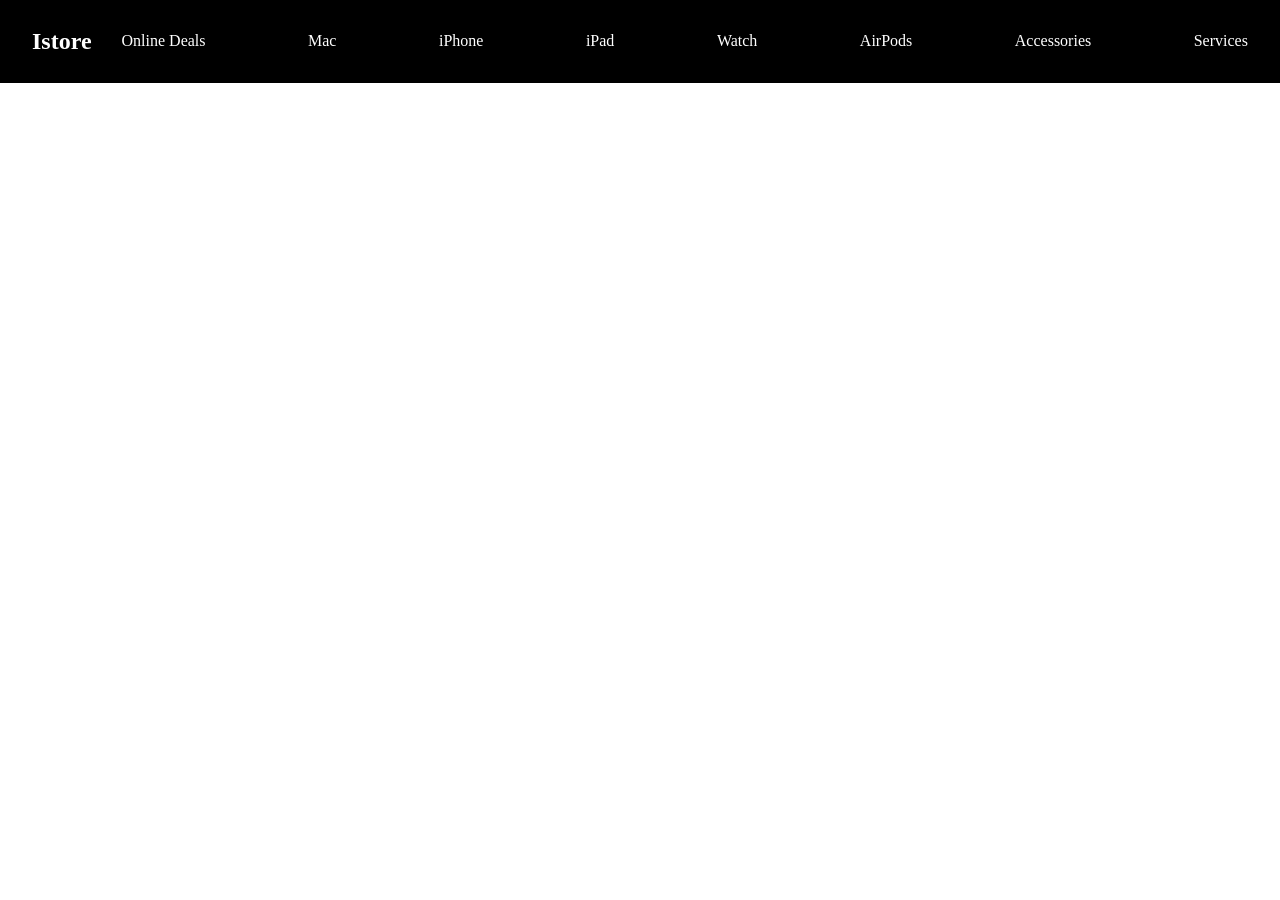
==== accessories.html @ 87567e37 "second commit" ====
<!DOCTYPE html>
<html lang="en">
<head>
  <meta charset="utf-8">
  <meta name="viewport" content="width=device-width, initial-scale=1">
  <title>Accessories</title>
  <link rel="stylesheet" href="styles.css">
</head>
<body>
    <header>
  <section class="starting">
    <h1>Istore</h1>
    <nav>
      <ul>
        <li><a href="Online Deals">Online Deals</a></li>
        <li><a href="mac.html">Mac</a></li>
        <li><a href="iphone.html">iPhone</a></li>
        <li><a href="ipad.html">iPad</a></li>
        <li><a href="watch.html">Watch</a></li>
        <li><a href="Airpods.html">AirPods</a></li>
        <li><a href="accessories.html">Accessories</a></li>
        <li><a href="services.html">Services</a></li>
      </ul>
    </nav>
  </section>
</header>
<section></section>
    </body> 
    </html>
---- styles.css ----
body{
    margin: 0;
    height: 50vh;
}

.starting{
    background-color: black;
    display: flex;
    flex-direction: row;
    align-items: center;
    justify-content: space-between;
    gap: 30px;
    padding: 8px 32px;
    margin: 0;
    width:100%;
    box-sizing: border-box;

}

.IPHONE{
    width: 100%;
    height: 80%;
}

.starting nav {
    flex: 1;
}

.starting ul {
    display: flex;
    flex-direction: row;
    justify-content: space-between;
    gap: 24px;
    list-style: none;
    margin: 0;
    padding: 0;
}

.starting a,
.starting h1 {
    color: white;
}

.starting a {
    text-decoration: none;
}

.affordability {
    display: flex;
    flex-wrap: wrap;
    gap: 24px;
    padding: 32px;
}

.affordability h3 {
    flex-basis: 100%;
    text-align: center;
}

.container,
.container2 {
    box-sizing: border-box;
    flex: 1 1 300px;
}

@media (max-width: 700px) {
    .container,
    .container2 {
        flex-basis: 100%;
    }
}
.watch-images{
display: flex;
gap: 24px;
}
.watch-images img{
    width: 1px;
    flex: 1;
}
.watch-section {
    padding: 32px;
}

.watch-section > h3 {
    text-align: center;
}

.card-row {
    display: grid;
    grid-template-columns: repeat(3, 1fr);
    gap: 24px;
    margin-top: 24px;
}

.container-3,
.container-4,
.container-5 {
    background-color: white;
    border: 1px solid #d6d6d6;
    border-radius: 8px;
    box-shadow: 0 8px 20px rgba(0, 0, 0, 0.08);
    box-sizing: border-box;
    display: flex;
    align-items: center;
    min-height: 200px;
    padding: 24px;
}

.container-3 h3,
.container-4 h3,
.container-5 h3 {
    margin: 0;
}
.container-3 span{
    color: #f4a0b8;
}
.container-4 span{
    color: #f2a08f;
}
.container-5 span{
    color: #6f7df4;
}
.laptop{
    display: grid;
    grid-template-columns: repeat(4, 1fr);
    gap: 30px;
    padding: 40px;
    
}
.mac{
    width: 100%;
    box-sizing: border-box;
    padding: 15px;
    border: 1px solid #ddd;
    border-radius: 8px;
    text-align: center;
    background-color: white;
}

.laptop img {
max-width: 120px;
width: 100%;
height: auto;
}

.iphone{
    display: grid;
    grid-template-columns: repeat(4, 1fr);
    gap: 30px;
    padding: 40px;
}
.phone{
width:100%;
box-sizing: border-box;
min-height: 300px;
padding: 15px;
border: 1px solid #ddd;
border-radius: 8px;
text-align: center;
background-color: white;
display: flex;
flex-direction: column;
}
.phone img{
    max-width: 120px;
    width: 100%;
    height: 120px;
    object-fit: contain;
    align-self: center;
}
.phone button{
    margin-top: auto;
}

.ipad{
    display: grid;
    grid-template-columns: repeat(4, 1fr);
    gap: 30px;
    padding: 40px;
}
.device{
    width:100%;
    box-sizing: border-box;
    min-height: 300px;
    padding: 15px;
    border: 1px solid #ddd;
    border-radius: 8px;
    text-align: center;
    background-color: white;
    display: flex;
    flex-direction: column;
}
.device img{
    max-width: 120px;
    width: 100%;
    height: 120px;
    object-fit: contain;
    align-self: center;
}
.device button{
    margin-top: auto;
}

.watch{
    display: grid;
    grid-template-columns: repeat(4, 1fr);
    gap: 30px;
    padding: 40px;
}
.iwatch{
    width:100%;
    box-sizing: border-box;
    min-height: 300px;
    padding: 15px;
    border: 1px solid #ddd;
    border-radius: 8px;
    text-align: center;
    background-color: white;
    display: flex;
    flex-direction: column;
}
.iwatch img{
    max-width: 120px;
    width: 100%;
    height: 120px;
    object-fit: contain;
    align-self: center;
}
.iwatch button{
    margin-top: auto;
}

.mac button,
.phone button,
.device button,
.iwatch button{
    width: 90px;
    height: 26px;
    padding: 0;
    border: 1px solid #2f80ed;
    border-radius: 4px;
    background-color: white;
    color: #2f80ed;
    font-size: 15px;
    font-family: inherit;
    cursor: pointer;
    margin: auto auto 0;
}








































@media (max-width: 700px) {
    .card-row {
        grid-template-columns: 1fr;
    }
}
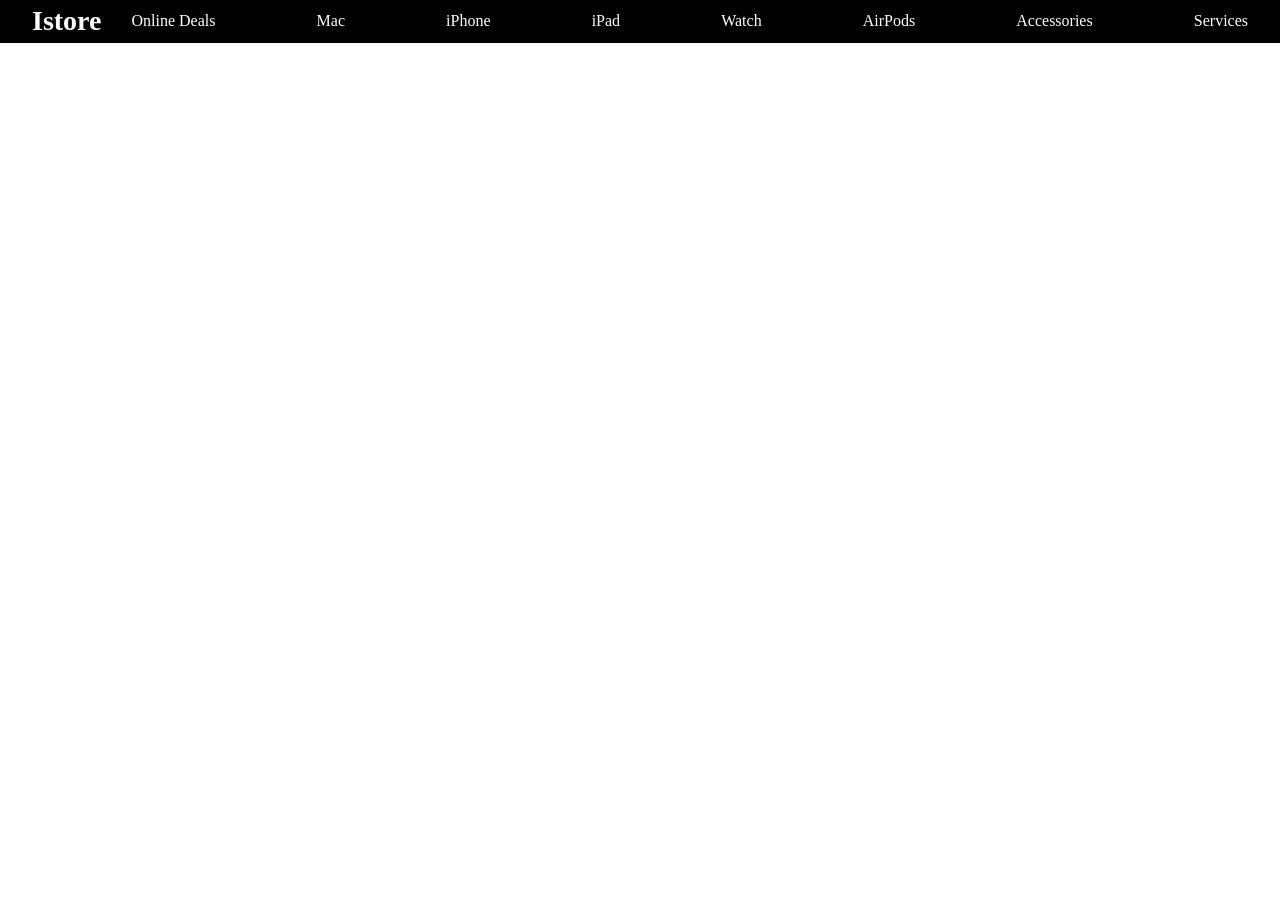
==== commit 30bb93ca: "new addition" ====
--- a/accessories.html
+++ b/accessories.html
@@ -9,7 +9,7 @@
 <body>
     <header>
   <section class="starting">
-    <h1>Istore</h1>
+    <h1><a href="index.html">Istore</a></h1>
     <nav>
       <ul>
         <li><a href="Online Deals">Online Deals</a></li>
--- a/styles.css
+++ b/styles.css
@@ -10,16 +10,11 @@
     align-items: center;
     justify-content: space-between;
     gap: 30px;
-    padding: 8px 32px;
+    padding: 6px 32px;
     margin: 0;
     width:100%;
     box-sizing: border-box;
 
-}
-
-.IPHONE{
-    width: 100%;
-    height: 80%;
 }
 
 .starting nav {
@@ -39,6 +34,12 @@
 .starting a,
 .starting h1 {
     color: white;
+}
+
+.starting h1 {
+    margin: 0;
+    font-size: 28px;
+    line-height: 1.1;
 }
 
 .starting a {
@@ -95,15 +96,29 @@
 .container-3,
 .container-4,
 .container-5 {
-    background-color: white;
+    aspect-ratio: 14 / 5;
+    background-color: #f8f8f8;
     border: 1px solid #d6d6d6;
     border-radius: 8px;
     box-shadow: 0 8px 20px rgba(0, 0, 0, 0.08);
     box-sizing: border-box;
     display: flex;
     align-items: center;
-    min-height: 200px;
-    padding: 24px;
+    padding: 20px;
+    overflow: hidden;
+}
+
+.container-4,
+.container-5 {
+    padding: 0;
+}
+
+.container-4 img,
+.container-5 img {
+    display: block;
+    width: 100%;
+    height: 100%;
+    object-fit: cover;
 }
 
 .container-3 h3,
@@ -111,6 +126,25 @@
 .container-5 h3 {
     margin: 0;
 }
+
+.container-3 h3,
+.container-4 h3,
+.container-5 h3,
+.mac h2,
+.mac h3,
+.mac p,
+.phone h2,
+.phone h3,
+.phone p,
+.device h2,
+.device h3,
+.device p,
+.iwatch h2,
+.iwatch h3,
+.iwatch p {
+    font-weight: 400;
+}
+
 .container-3 span{
     color: #f4a0b8;
 }
@@ -130,11 +164,11 @@
 .mac{
     width: 100%;
     box-sizing: border-box;
-    padding: 15px;
+    padding: 12px;
     border: 1px solid #ddd;
     border-radius: 8px;
     text-align: center;
-    background-color: white;
+    background-color: #f8f8f8;
 }
 
 .laptop img {
@@ -152,12 +186,12 @@
 .phone{
 width:100%;
 box-sizing: border-box;
-min-height: 300px;
-padding: 15px;
+min-height: 270px;
+padding: 12px;
 border: 1px solid #ddd;
 border-radius: 8px;
 text-align: center;
-background-color: white;
+background-color: #f8f8f8;
 display: flex;
 flex-direction: column;
 }
@@ -181,12 +215,12 @@
 .device{
     width:100%;
     box-sizing: border-box;
-    min-height: 300px;
-    padding: 15px;
+    min-height: 270px;
+    padding: 12px;
     border: 1px solid #ddd;
     border-radius: 8px;
     text-align: center;
-    background-color: white;
+    background-color: #f8f8f8;
     display: flex;
     flex-direction: column;
 }
@@ -210,12 +244,12 @@
 .iwatch{
     width:100%;
     box-sizing: border-box;
-    min-height: 300px;
-    padding: 15px;
+    min-height: 270px;
+    padding: 12px;
     border: 1px solid #ddd;
     border-radius: 8px;
     text-align: center;
-    background-color: white;
+    background-color: #f8f8f8;
     display: flex;
     flex-direction: column;
 }
@@ -246,11 +280,47 @@
     cursor: pointer;
     margin: auto auto 0;
 }
-
-
-
-
-
+.iphone-2,
+.watch-2,
+.ipad-1,
+.macbook-2,
+.IPHONE{
+    display: block;
+    width: 100%;
+    height: clamp(240px, 28vw, 520px);
+    object-fit: cover;
+    margin: 0;
+}
+
+.iphone-2{
+    object-position: center 15%;
+}
+
+.watch-2{
+    object-position: center 25%;
+}
+
+.ipad-1{
+    object-position: center 35%;
+}
+
+.macbook-2{
+    object-position: center 25%;
+}
+
+.IPHONE{
+    object-position: center 30%;
+}
+
+@media (max-width: 700px) {
+    .iphone-2,
+    .watch-2,
+    .ipad-1,
+    .macbook-2,
+    .IPHONE{
+        height: clamp(190px, 45vw, 280px);
+    }
+}
 
 
 
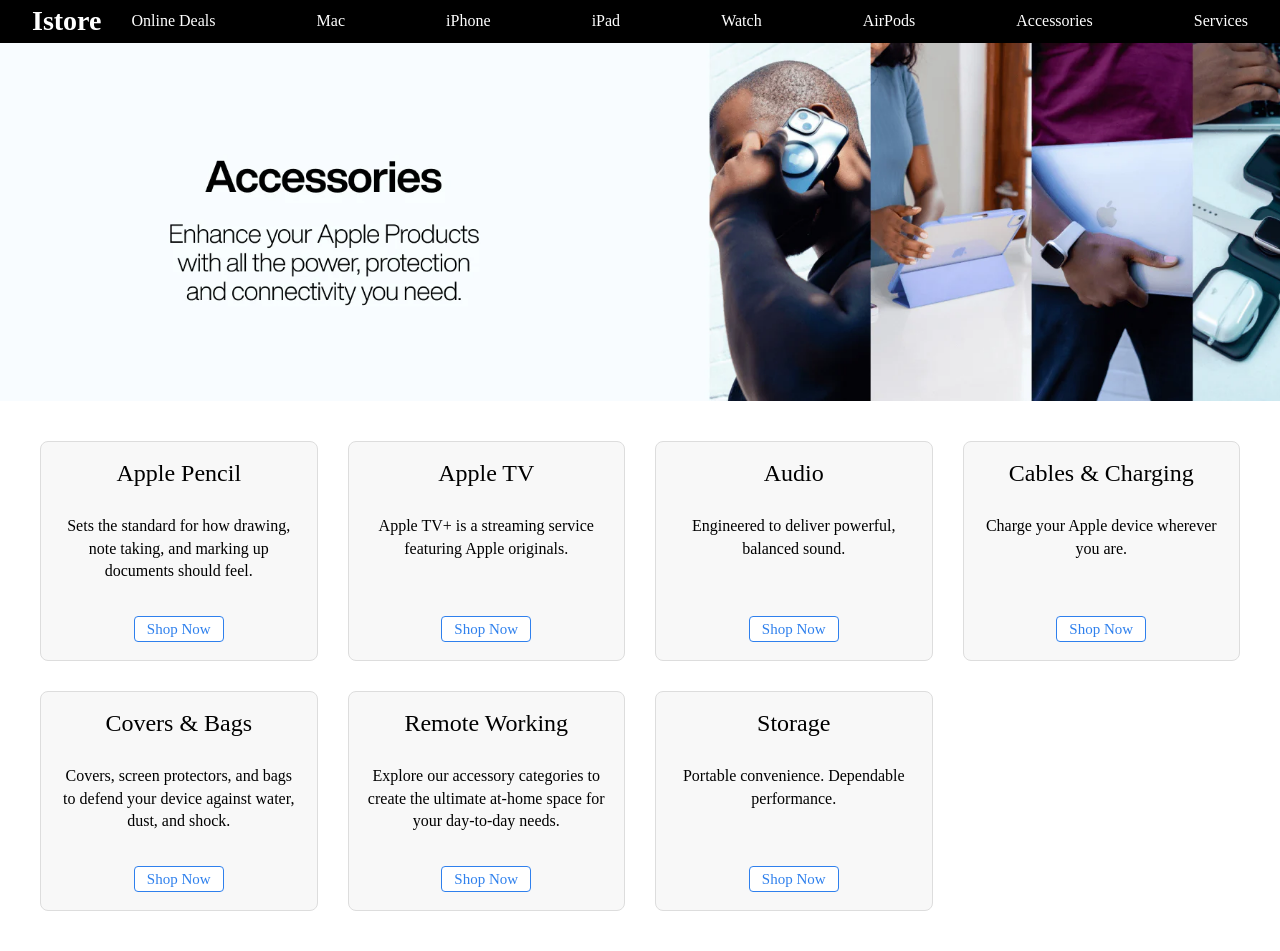
==== commit 87c217b6: "new acccesory page" ====
--- a/accessories.html
+++ b/accessories.html
@@ -24,6 +24,53 @@
     </nav>
   </section>
 </header>
-<section></section>
-    </body> 
-    </html>
+<main>
+  <section>
+    <img src="Accessories.png" class="accessories-hero" alt="Accessories">
+  </section>
+  <section class="accessories-grid" aria-label="Accessory categories">
+    <div class="accessory-card">
+      <h2>Apple Pencil</h2>
+      <p>Sets the standard for how drawing, note taking, and marking up documents should feel.</p>
+      <button>Shop Now</button>
+    </div>
+
+    <div class="accessory-card">
+      <h2>Apple TV</h2>
+      <p>Apple TV+ is a streaming service featuring Apple originals.</p>
+      <button>Shop Now</button>
+    </div>
+
+    <div class="accessory-card">
+      <h2>Audio</h2>
+      <p>Engineered to deliver powerful, balanced sound.</p>
+      <button>Shop Now</button>
+    </div>
+
+    <div class="accessory-card">
+      <h2>Cables & Charging</h2>
+      <p>Charge your Apple device wherever you are.</p>
+      <button>Shop Now</button>
+    </div>
+
+    <div class="accessory-card">
+      <h2>Covers & Bags</h2>
+      <p>Covers, screen protectors, and bags to defend your device against water, dust, and shock.</p>
+      <button>Shop Now</button>
+    </div>
+
+    <div class="accessory-card">
+      <h2>Remote Working</h2>
+      <p>Explore our accessory categories to create the ultimate at-home space for your day-to-day needs.</p>
+      <button>Shop Now</button>
+    </div>
+
+    <div class="accessory-card">
+      <h2>Storage</h2>
+      <p>Portable convenience. Dependable performance.</p>
+      <button>Shop Now</button>
+    </div>
+  </section>
+</main>
+</body>
+</html>
--- a/styles.css
+++ b/styles.css
@@ -260,14 +260,61 @@
     object-fit: contain;
     align-self: center;
 }
+
+.mac img,
+.phone img,
+.device img,
+.iwatch img{
+    filter: none;
+    opacity: 1;
+}
+
 .iwatch button{
+    margin-top: auto;
+}
+
+.accessories-grid{
+    display: grid;
+    grid-template-columns: repeat(4, 1fr);
+    gap: 30px;
+    padding: 40px;
+}
+
+.accessory-card{
+    width:100%;
+    box-sizing: border-box;
+    min-height: 220px;
+    padding: 18px;
+    border: 1px solid #ddd;
+    border-radius: 8px;
+    text-align: center;
+    background-color: #f8f8f8;
+    display: flex;
+    flex-direction: column;
+}
+
+.accessory-card h2,
+.accessory-card p{
+    font-weight: 400;
+}
+
+.accessory-card h2{
+    margin: 0 0 12px;
+}
+
+.accessory-card p{
+    line-height: 1.4;
+}
+
+.accessory-card button{
     margin-top: auto;
 }
 
 .mac button,
 .phone button,
 .device button,
-.iwatch button{
+.iwatch button,
+.accessory-card button{
     width: 90px;
     height: 26px;
     padding: 0;
@@ -284,7 +331,8 @@
 .watch-2,
 .ipad-1,
 .macbook-2,
-.IPHONE{
+.IPHONE,
+.accessories-hero{
     display: block;
     width: 100%;
     height: clamp(240px, 28vw, 520px);
@@ -310,6 +358,10 @@
 
 .IPHONE{
     object-position: center 30%;
+}
+
+.accessories-hero{
+    object-position: center 35%;
 }
 
 @media (max-width: 700px) {
@@ -317,7 +369,8 @@
     .watch-2,
     .ipad-1,
     .macbook-2,
-    .IPHONE{
+    .IPHONE,
+    .accessories-hero{
         height: clamp(190px, 45vw, 280px);
     }
 }
@@ -360,4 +413,15 @@
     .card-row {
         grid-template-columns: 1fr;
     }
-}
+
+    .accessories-grid {
+        grid-template-columns: 1fr;
+        padding: 24px;
+    }
+}
+
+@media (min-width: 701px) and (max-width: 1000px) {
+    .accessories-grid {
+        grid-template-columns: repeat(2, 1fr);
+    }
+}
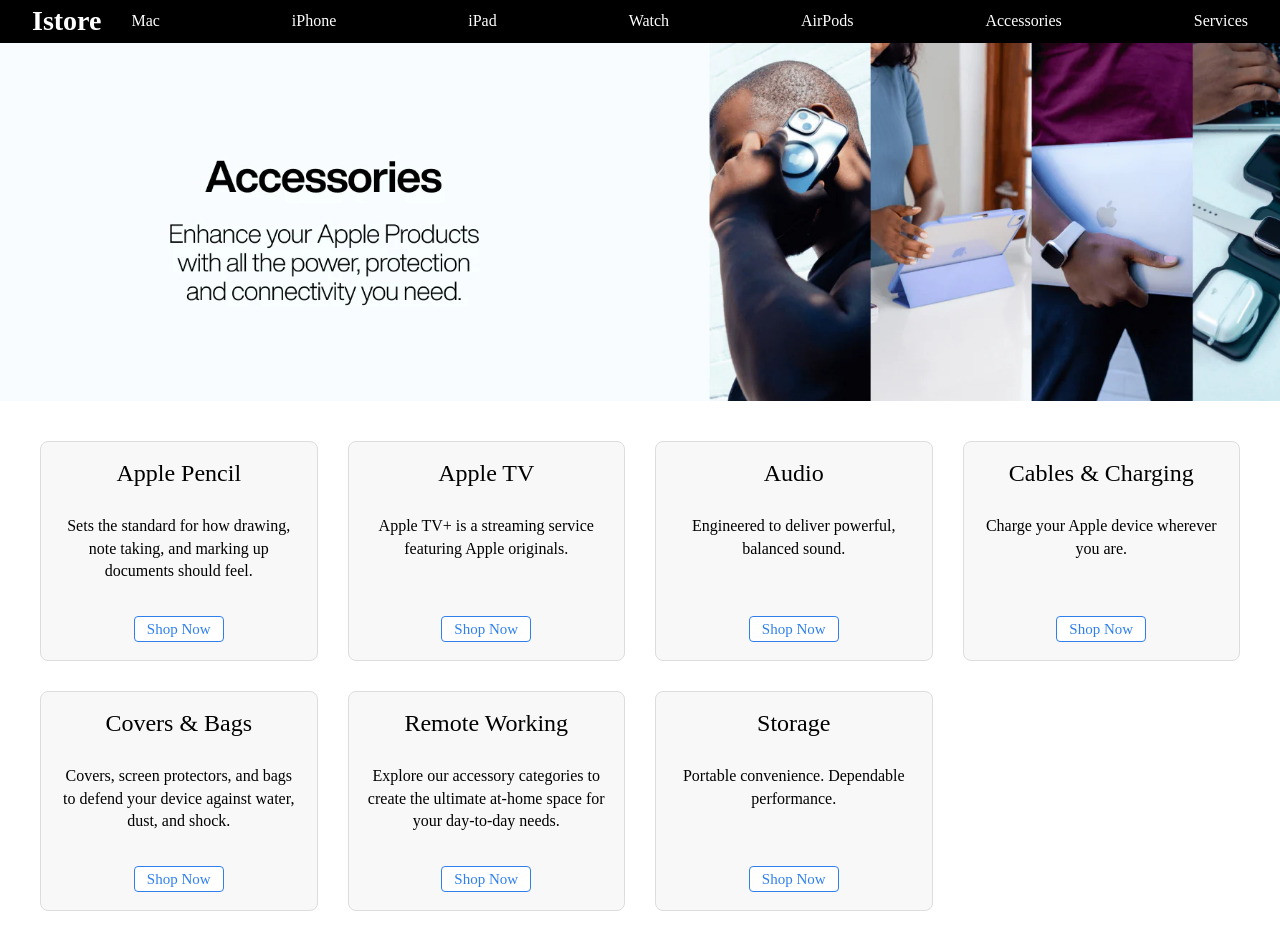
==== commit fe2a026f: "adjusting links" ====
--- a/accessories.html
+++ b/accessories.html
@@ -12,8 +12,7 @@
     <h1><a href="index.html">Istore</a></h1>
     <nav>
       <ul>
-        <li><a href="Online Deals">Online Deals</a></li>
-        <li><a href="mac.html">Mac</a></li>
+          <li><a href="mac.html">Mac</a></li>
         <li><a href="iphone.html">iPhone</a></li>
         <li><a href="ipad.html">iPad</a></li>
         <li><a href="watch.html">Watch</a></li>
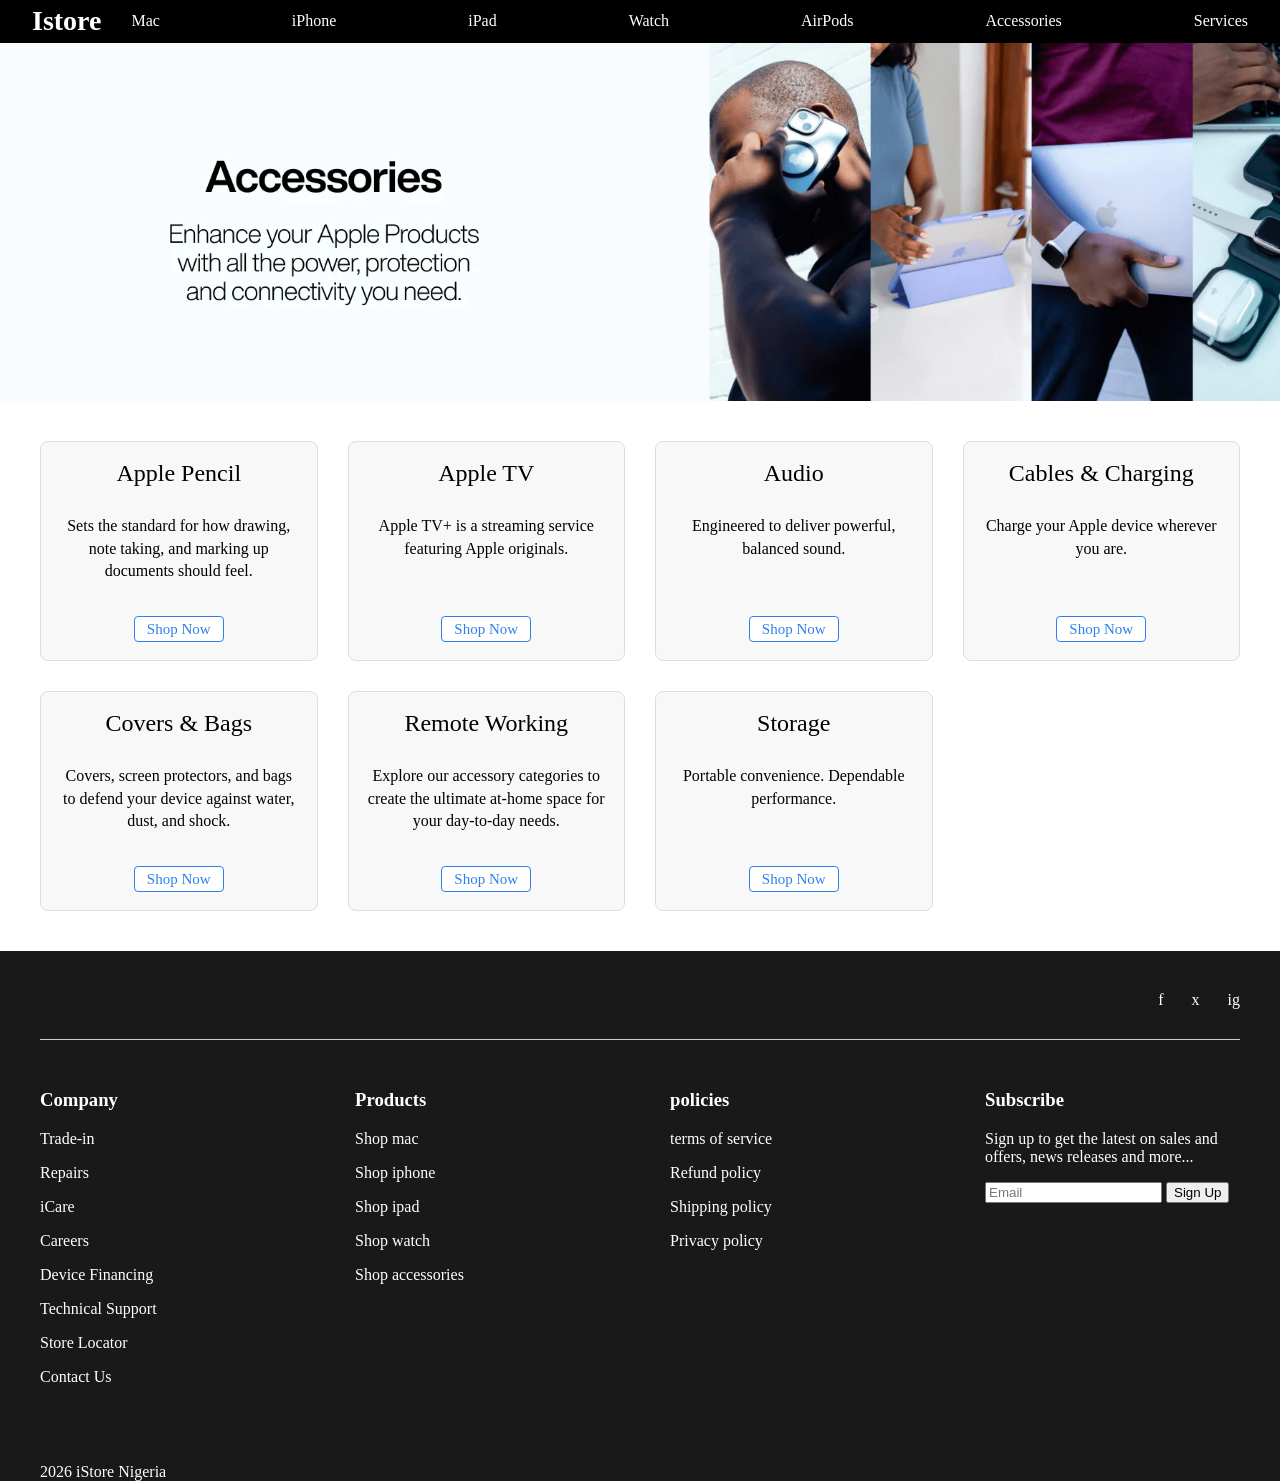
==== commit fee4912b: "finishing footer" ====
--- a/accessories.html
+++ b/accessories.html
@@ -71,5 +71,50 @@
     </div>
   </section>
 </main>
+<footer class="site footer">
+  <div class="footer-socials">
+    <a href="#">f</a>
+    <a href="#">x</a>
+    <a href="#">ig</a>
+  </div>
+  <hr>
+  <div class="footer-columns">
+    <div>
+      <h3>Company</h3>
+      <p>Trade-in</p>
+      <p>Repairs</p>
+      <p>iCare</p>
+      <p>Careers</p>
+      <p>Device Financing</p>
+      <p>Technical Support</p>
+      <p>Store Locator</p>
+      <p>Contact Us</p>
+    </div>
+  <div>
+    <h3>Products</h3>
+    <p>Shop mac</p>
+    <p>Shop iphone</p>
+    <p>Shop ipad</p>
+    <p>Shop watch</p>
+    <p>Shop accessories</p>
+  </div>
+   <div>
+    <h3>policies</h3>
+    <p>terms of service </p>
+    <p>Refund policy</p>
+    <p>Shipping policy</p>
+    <p>Privacy policy</p>
+   </div>
+  <div>
+    <h3>Subscribe</h3>
+  <p>Sign up to get the latest on sales and offers, news releases and more...</p>
+  <input type="email" placeholder="Email">
+  <button>Sign Up</button>
+  </div>
+  </div>
+  <div class="footer-bottom">
+    <p> 2026 <span>iStore Nigeria</span></p>
+  </div>
+</footer>
 </body>
 </html>
--- a/styles.css
+++ b/styles.css
@@ -314,7 +314,8 @@
 .phone button,
 .device button,
 .iwatch button,
-.accessory-card button{
+.accessory-card button,
+.services button{
     width: 90px;
     height: 26px;
     padding: 0;
@@ -363,6 +364,95 @@
 .accessories-hero{
     object-position: center 35%;
 }
+.services-hero{
+    display: block;
+    width: 100%;
+    height: auto;
+}
+.services-section{
+    display: grid;
+    grid-template-columns: repeat(4, 1fr);
+    gap: 30px;
+    padding: 40px;
+}
+.services{
+    width: 100%;
+    box-sizing: border-box;
+    min-height: 220px;
+    padding: 18px;
+    border: 1px solid #ddd;
+    border-radius: 8px;
+    text-align: center;
+    background-color: #f8f8f8;
+    display: flex;
+    flex-direction: column;
+}
+.services h2,
+.services p{
+    font-weight: 400;
+}
+.services h2{
+    margin: 0 0 12px;
+}
+.services p{
+    line-height: 1.4;
+}
+.services button{
+    margin-top: auto;
+}
+.site.footer{
+    background-color: #191919;
+    color: white;
+    padding: 40px 40px 0;
+}
+.footer-socials{
+    display: flex;
+    justify-content: flex-end;
+    gap: 28px;
+    margin-bottom: 30px;
+}
+.footer-socials a{
+    color: white;
+    text-decoration: none;
+}
+.site.footer hr{
+    border: none;
+    border-top: 1px solid #cccccc;
+    margin-bottom: 30px;
+}
+.footer-columns{
+    display: grid;
+    grid-template-columns: repeat(4, 1fr);
+    gap: 60px;
+    padding-bottom: 45px;
+}
+
+
+
+
+
+
+
+
+
+
+
+
+
+
+
+
+
+
+
+
+
+
+
+
+
+
+
 
 @media (max-width: 700px) {
     .iphone-2,
@@ -373,6 +463,10 @@
     .accessories-hero{
         height: clamp(190px, 45vw, 280px);
     }
+    .services-section{
+        grid-template-columns: 1fr;
+        padding: 24px;
+    }
 }
 
 
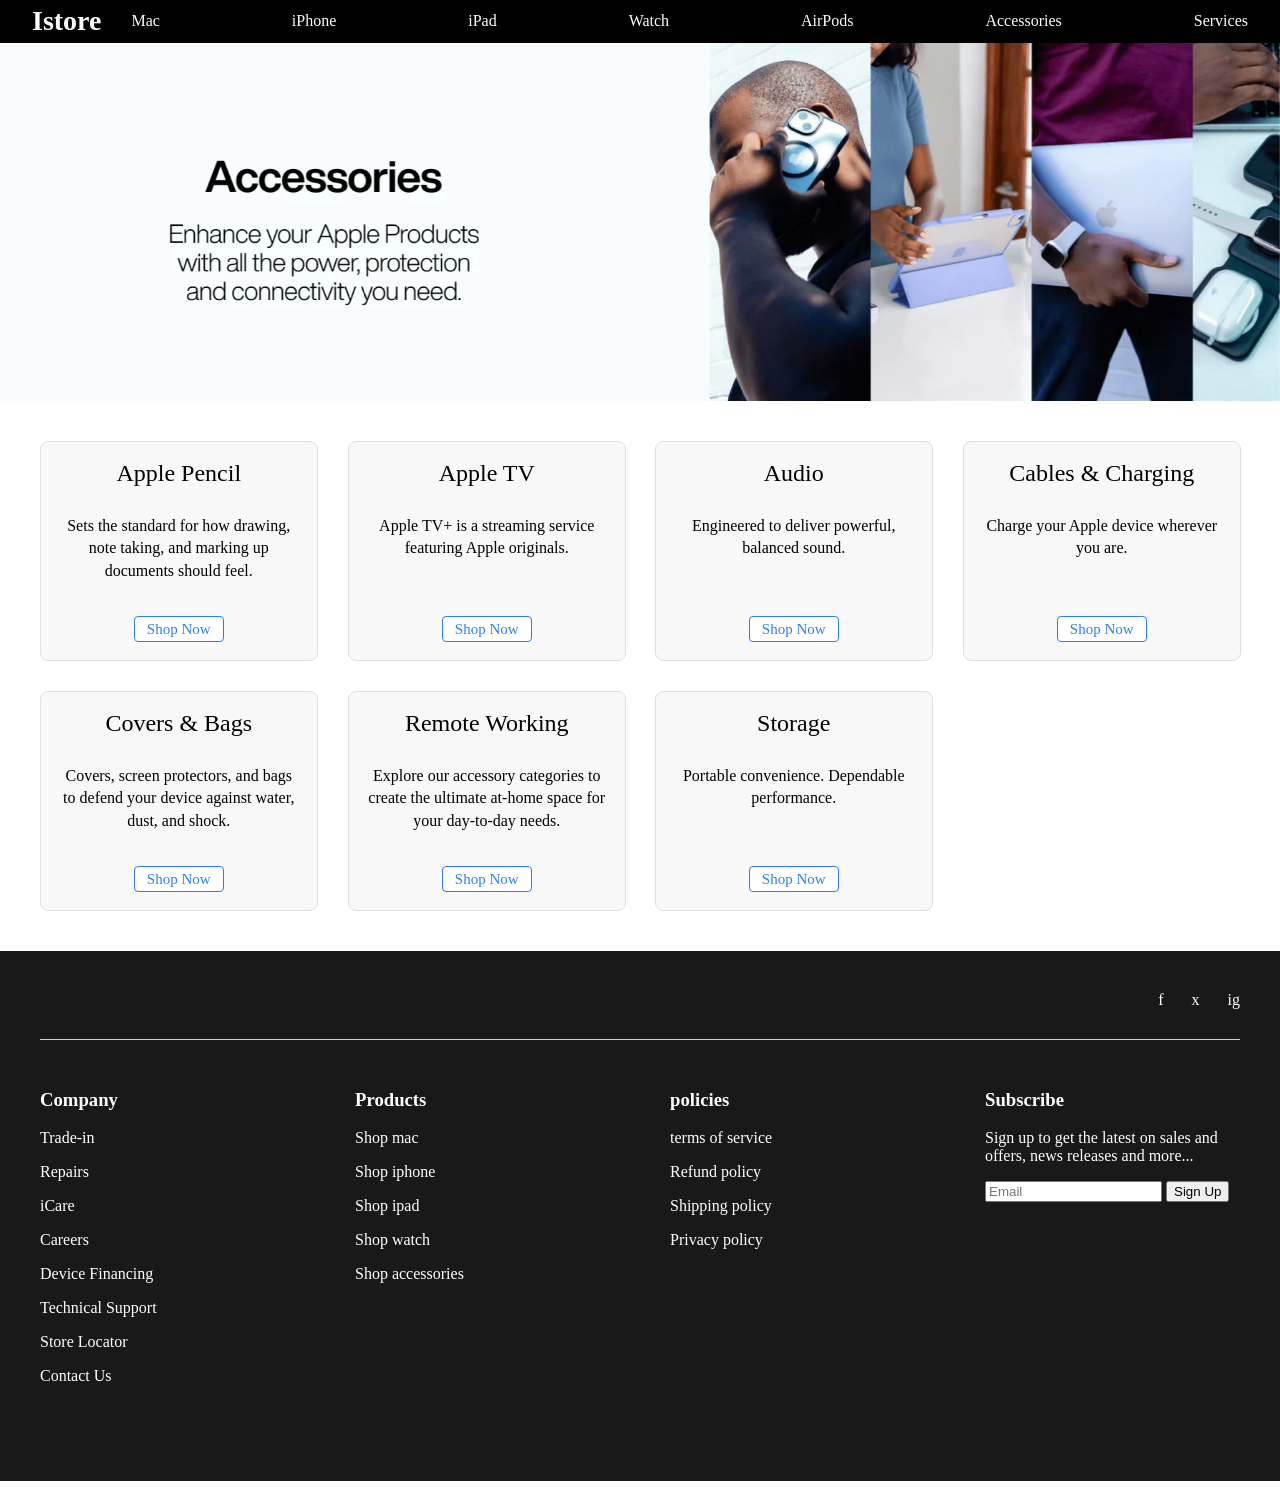
==== commit 5a2b1fdd: "adding a fade scroll in" ====
--- a/accessories.html
+++ b/accessories.html
@@ -5,6 +5,7 @@
   <meta name="viewport" content="width=device-width, initial-scale=1">
   <title>Accessories</title>
   <link rel="stylesheet" href="styles.css">
+  <script src="app.js" defer></script>
 </head>
 <body>
     <header>
--- a/styles.css
+++ b/styles.css
@@ -1,6 +1,27 @@
 body{
     margin: 0;
     height: 50vh;
+}
+
+.fade-in-on-scroll{
+    opacity: 0;
+    transform: translateY(28px);
+    transition: opacity 650ms ease, transform 650ms ease;
+    transition-delay: var(--fade-delay, 0ms);
+    will-change: opacity, transform;
+}
+
+.fade-in-on-scroll.is-visible{
+    opacity: 1;
+    transform: translateY(0);
+}
+
+@media (prefers-reduced-motion: reduce) {
+    .fade-in-on-scroll{
+        opacity: 1;
+        transform: none;
+        transition: none;
+    }
 }
 
 .starting{
